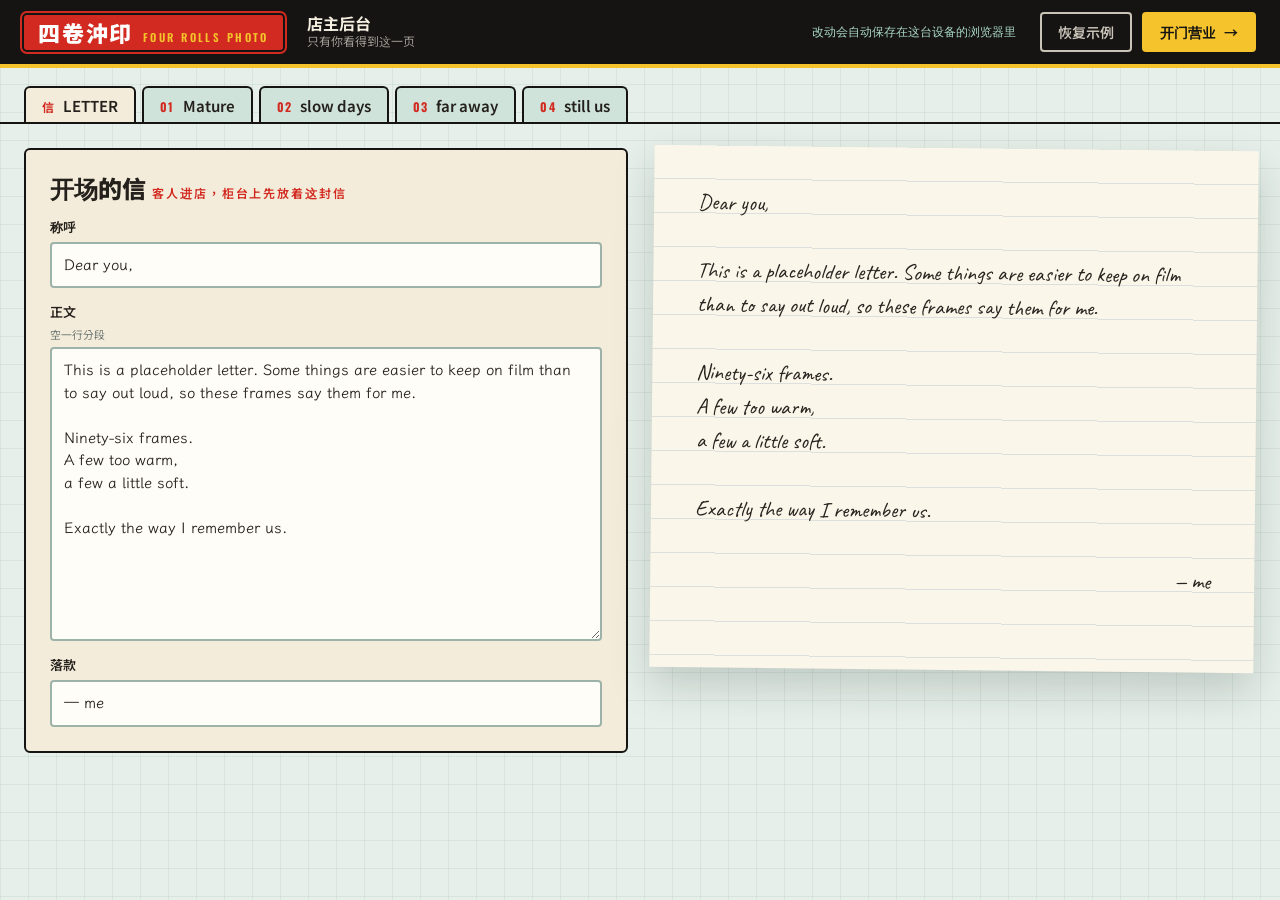
==== edit.html @ c9da192d "Restyle as a Hong Kong photo shop; fix the film strip; add owner desk - Film strip: frames chain end" ====
<!doctype html>
<html lang="zh-CN">
<head>
  <meta charset="utf-8">
  <meta name="viewport" content="width=device-width, initial-scale=1, viewport-fit=cover">
  <title>Shop Owner Desk</title>
  <meta name="description" content="Set up the four rolls: photos, the words on their backs, and the letter.">
  <link rel="preconnect" href="https://fonts.googleapis.com">
  <link rel="preconnect" href="https://fonts.gstatic.com" crossorigin>
  <link rel="stylesheet" href="https://fonts.googleapis.com/css2?family=Caveat:wght@400;600&family=IBM+Plex+Mono:wght@400;500&family=LXGW+WenKai+TC&family=Noto+Sans+TC:wght@500;700;900&family=Oswald:wght@400;500;600;700&family=Special+Elite&display=swap">
  <link rel="stylesheet" href="./theme.css">
  <link rel="stylesheet" href="./editor.css">
</head>
<body class="ed">
  <header class="ed-top">
    <a class="ed-sign" href="./index.html" title="回到店门口">
      <b>四卷沖印</b><span>FOUR ROLLS PHOTO</span>
    </a>
    <p class="ed-role">店主后台 <small>只有你看得到这一页</small></p>
    <p class="ed-status" id="status" aria-live="polite">改动会自动保存在这台设备的浏览器里</p>
    <div class="ed-actions">
      <button type="button" class="ed-btn ed-btn-ghost" id="reset">恢复示例</button>
      <a class="ed-btn ed-btn-go" href="./index.html">开门营业 <i>→</i></a>
    </div>
  </header>

  <nav class="ed-tabs" id="tabs" role="tablist"></nav>

  <main class="ed-main">
    <section class="ed-panel" id="letter-panel" hidden>
      <div class="ed-letter-form">
        <h2>开场的信 <small>客人进店，柜台上先放着这封信</small></h2>
        <label>称呼<input id="l-to" type="text" maxlength="40"></label>
        <label>正文 <small>空一行分段</small><textarea id="l-body" rows="12"></textarea></label>
        <label>落款<input id="l-sign" type="text" maxlength="40"></label>
      </div>
      <article class="ed-letter-preview" aria-label="预览">
        <p class="ed-letter-to" id="p-to"></p>
        <div class="ed-letter-body" id="p-body"></div>
        <p class="ed-letter-sign" id="p-sign"></p>
      </article>
    </section>

    <section class="ed-panel" id="roll-panel" hidden>
      <div class="ed-roll">
        <div class="ed-bar">
          <div>
            <h2 id="roll-title"></h2>
            <p id="roll-help"></p>
          </div>
          <label class="ed-btn ed-btn-red">
            批量放入照片
            <input id="bulk" type="file" accept="image/*" multiple hidden>
          </label>
        </div>
        <p class="ed-bulk-note">从选中的格子开始按顺序填，原有照片会被替换。竖拍横拍都可以，横幅照片会自动用横的画框。</p>
        <ol class="ed-grid" id="grid"></ol>
      </div>

      <aside class="ed-detail" id="detail" aria-label="这一格">
        <header>
          <b id="d-no"></b>
          <span id="d-shape"></span>
        </header>
        <div class="ed-photo" id="d-photo">
          <img id="d-img" alt="">
          <p id="d-empty">还没有照片<br><small>点这里或把照片拖进来</small></p>
        </div>
        <div class="ed-photo-tools">
          <label class="ed-btn ed-btn-small">换一张<input id="d-file" type="file" accept="image/*" hidden></label>
          <button type="button" class="ed-btn ed-btn-small" id="d-rotate" title="顺时针转 90°">旋转 ↻</button>
          <button type="button" class="ed-btn ed-btn-small ed-btn-ghost" id="d-remove">移除</button>
        </div>
        <div class="ed-fields" id="d-fields"></div>
      </aside>
    </section>
  </main>

  <script src="./vendor/gsap.min.js"></script>
  <script type="module" src="./src/editor.js"></script>
</body>
</html>
---- theme.css ----
/* The shop's paint and lettering: a Hong Kong photo-finishing shop, late at night.
   Signboard red and lamp yellow on black, mint tiles, fluorescent white, receipt paper. */
:root {
  --red: #d22a20;
  --red-deep: #8e1912;
  --yellow: #f5c32c;
  --yellow-soft: #ffe08a;
  --black: #151413;
  --ink: #f6efe2;
  --ink-dim: rgba(246, 239, 226, 0.62);
  --mint: #a9d6c6;
  --mint-deep: #2f6656;
  --fluoro: #eaf7f2;
  --paper: #f4ecda;
  --paper-ink: #24201c;
  --neon: #ff4a5c;

  --sign: "Noto Sans TC", "PingFang TC", "Heiti TC", sans-serif;
  --cond: "Oswald", "Noto Sans TC", "PingFang SC", sans-serif;
  --mono: "IBM Plex Mono", "SF Mono", Menlo, monospace;
  --hand: "Caveat", "LXGW WenKai TC", "Kaiti SC", cursive;
  --kai: "LXGW WenKai TC", "Kaiti SC", "STKaiti", serif;
  --type: "Special Elite", "LXGW WenKai TC", "Courier New", monospace;
}
---- editor.css ----
/* The owner's desk: a counter ledger under fluorescent light. */
* { box-sizing: border-box; }
[hidden] { display: none !important; }
html, body { margin: 0; }
body.ed {
  min-height: 100vh;
  background: #e6efe9;
  background-image:
    linear-gradient(rgba(47, 102, 86, 0.08) 1px, transparent 1px),
    linear-gradient(90deg, rgba(47, 102, 86, 0.08) 1px, transparent 1px);
  background-size: 28px 28px;
  color: var(--paper-ink);
  font: 15px/1.5 var(--sign);
  -webkit-font-smoothing: antialiased;
}
body.busy { cursor: progress; }
button, input, textarea { font: inherit; color: inherit; }
button { cursor: pointer; }
a { color: inherit; }

/* ---------- the signboard ---------- */
.ed-top {
  position: sticky; top: 0; z-index: 5;
  display: flex; align-items: center; gap: 18px 24px; flex-wrap: wrap;
  padding: 12px 24px; background: var(--black); color: var(--ink);
  border-bottom: 4px solid var(--yellow);
}
.ed-sign {
  display: flex; align-items: baseline; gap: 10px; text-decoration: none;
  padding: 6px 14px 7px; background: var(--red); border-radius: 3px;
  box-shadow: 0 0 0 2px var(--black), 0 0 0 4px var(--red);
}
.ed-sign b { font: 900 22px/1 var(--sign); letter-spacing: 0.08em; color: #fff; }
.ed-sign span { font: 600 11px/1 var(--cond); letter-spacing: 0.22em; color: var(--yellow); }
.ed-role { margin: 0; font: 700 16px/1.2 var(--sign); }
.ed-role small { display: block; font: 400 12px/1.4 var(--sign); color: var(--ink-dim); }
.ed-status { margin: 0 0 0 auto; font: 500 12px/1.3 var(--mono); color: var(--mint); }
.ed-actions { display: flex; gap: 10px; }

.ed-btn {
  display: inline-flex; align-items: center; gap: 8px; min-height: 40px;
  padding: 0 16px; border-radius: 4px; border: 2px solid currentColor;
  background: transparent; font: 600 14px/1 var(--sign); text-decoration: none; white-space: nowrap;
  cursor: pointer; transition: transform 0.15s, background 0.15s;
}
.ed-btn:hover { transform: translateY(-1px); }
.ed-btn:disabled { opacity: 0.35; cursor: default; transform: none; }
.ed-btn-go { background: var(--yellow); color: var(--black); border-color: var(--yellow); }
.ed-btn-go i { font-style: normal; }
.ed-btn-red { background: var(--red); color: #fff; border-color: var(--red); }
.ed-btn-ghost { color: inherit; opacity: 0.8; }
.ed-btn-small { min-height: 34px; padding: 0 12px; font-size: 13px; }

/* ---------- tabs: like order-slip dividers ---------- */
.ed-tabs {
  display: flex; gap: 6px; padding: 18px 24px 0; overflow-x: auto;
  border-bottom: 2px solid var(--black);
}
.ed-tabs button {
  display: flex; align-items: baseline; gap: 8px; flex: none;
  padding: 10px 16px 9px; border: 2px solid var(--black); border-bottom: 0; border-radius: 6px 6px 0 0;
  background: #cfe3da;
}
.ed-tabs b { font: 700 12px/1 var(--cond); letter-spacing: 0.1em; color: var(--red); }
.ed-tabs span { font: 600 15px/1 var(--sign); }
.ed-tabs [aria-selected="true"] { background: var(--paper); margin-bottom: -2px; padding-bottom: 11px; }

.ed-main { padding: 24px; }
.ed-panel { display: grid; gap: 24px; align-items: start; }
#roll-panel { grid-template-columns: minmax(0, 1fr) 340px; }
#letter-panel { grid-template-columns: minmax(0, 1fr) minmax(0, 1fr); }
h2 { margin: 0; font: 900 24px/1.2 var(--sign); }
h2 small { display: block; margin-top: 4px; font: 400 13px/1.4 var(--sign); color: #5d6b65; }
h2 > small:first-child { display: inline; margin: 0 6px 0 0; font: 600 12px/1 var(--cond); letter-spacing: 0.16em; color: var(--red); }

/* ---------- forms ---------- */
label { display: grid; gap: 6px; font: 600 13px/1.3 var(--sign); }
label small { font-weight: 400; color: #6c7772; }
input, textarea {
  width: 100%; padding: 10px 12px; border: 2px solid #9db3aa; border-radius: 4px;
  background: #fffdf8; font: 400 15px/1.5 var(--kai);
}
input:focus, textarea:focus { outline: none; border-color: var(--red); box-shadow: 0 0 0 3px rgba(210, 42, 32, 0.15); }
textarea { resize: vertical; }

.ed-letter-form { display: grid; gap: 16px; padding: 24px; background: var(--paper); border: 2px solid var(--black); border-radius: 6px; }
.ed-letter-preview {
  position: sticky; top: 100px;
  padding: 40px 44px; min-height: 420px; background: #fbf6ea; color: #2a2420;
  box-shadow: 0 18px 40px rgba(20, 40, 34, 0.18); transform: rotate(0.6deg);
  background-image: repeating-linear-gradient(transparent 0 33px, rgba(80, 120, 160, 0.18) 33px 34px);
  font: 400 22px/34px var(--hand);
}
.ed-letter-preview p { margin: 0 0 34px; white-space: pre-wrap; }
.ed-letter-sign { text-align: right; }

/* ---------- the roll ---------- */
.ed-roll { padding: 22px; background: var(--paper); border: 2px solid var(--black); border-radius: 6px; }
.ed-bar { display: flex; justify-content: space-between; align-items: flex-start; gap: 16px; flex-wrap: wrap; }
.ed-bar p { margin: 6px 0 0; color: #4f5b56; max-width: 52ch; }
.ed-bulk-note { margin: 14px 0 18px; padding: 8px 12px; background: var(--yellow-soft); border-left: 4px solid var(--yellow); font-size: 13px; }

.ed-grid {
  list-style: none; margin: 0; padding: 14px; border-radius: 4px;
  display: grid; grid-template-columns: repeat(auto-fill, minmax(96px, 1fr)); gap: 14px 12px;
  background: var(--black);
}
.ed-grid.drop { outline: 3px dashed var(--yellow); outline-offset: 3px; }
.ed-slot {
  position: relative; width: 100%; aspect-ratio: 3 / 4; padding: 0; border: 0; border-radius: 2px;
  background: #2a2826; overflow: hidden; display: grid; place-items: center;
  outline: 3px solid transparent; outline-offset: 2px; transition: outline-color 0.15s, transform 0.15s;
}
.ed-slot:hover { transform: translateY(-2px); }
.ed-slot.on { outline-color: var(--yellow); }
.ed-slot img { width: 100%; height: 100%; object-fit: cover; display: block; }
.ed-slot.empty { background: repeating-linear-gradient(135deg, #2a2826 0 8px, #312e2b 8px 16px); border: 2px dashed #6b6560; }
.ed-slot i { font: 300 32px/1 var(--cond); font-style: normal; color: #8f8780; }
.ed-slot span {
  position: absolute; left: 4px; bottom: 4px; padding: 2px 5px; border-radius: 2px;
  background: rgba(0, 0, 0, 0.66); color: var(--yellow); font: 600 11px/1 var(--cond); letter-spacing: 0.08em;
}
.ed-slot em {
  position: absolute; right: 4px; top: 4px; padding: 2px 5px; border-radius: 2px;
  background: var(--red); color: #fff; font: 700 11px/1 var(--sign); font-style: normal;
}

/* ---------- the selected frame ---------- */
.ed-detail {
  position: sticky; top: 100px; display: grid; gap: 14px;
  padding: 18px; background: var(--paper); border: 2px solid var(--black); border-radius: 6px;
}
.ed-detail header { display: flex; justify-content: space-between; align-items: baseline; }
.ed-detail header b { font: 900 20px/1 var(--sign); }
.ed-detail header span { font: 600 12px/1 var(--cond); letter-spacing: 0.12em; color: var(--red); }
.ed-photo {
  position: relative; aspect-ratio: 3 / 4; border-radius: 3px; overflow: hidden; background: var(--black);
  display: grid; place-items: center; cursor: pointer;
}
.ed-photo.wide { aspect-ratio: 4 / 3; }
.ed-photo.drop { outline: 3px dashed var(--red); outline-offset: 3px; }
.ed-photo img { width: 100%; height: 100%; object-fit: cover; display: block; cursor: default; }
.ed-photo p { margin: 0; text-align: center; color: var(--ink); font-weight: 600; }
.ed-photo p small { font-weight: 400; color: var(--ink-dim); }
.ed-photo-tools { display: flex; gap: 8px; flex-wrap: wrap; }
.ed-fields { display: grid; gap: 12px; }

@media (max-width: 900px) {
  #roll-panel, #letter-panel { grid-template-columns: 1fr; }
  .ed-detail, .ed-letter-preview { position: static; }
  .ed-status { margin: 0; width: 100%; order: 3; }
}
@media (max-width: 560px) {
  .ed-top { padding: 10px 16px; }
  .ed-main { padding: 16px; }
  .ed-tabs { padding: 14px 16px 0; }
  .ed-roll { padding: 14px; }
  .ed-grid { grid-template-columns: repeat(4, 1fr); gap: 10px 8px; padding: 10px; }
  .ed-actions { width: 100%; }
  .ed-actions .ed-btn { flex: 1; justify-content: center; }
  .ed-letter-preview { padding: 28px 24px; }
}
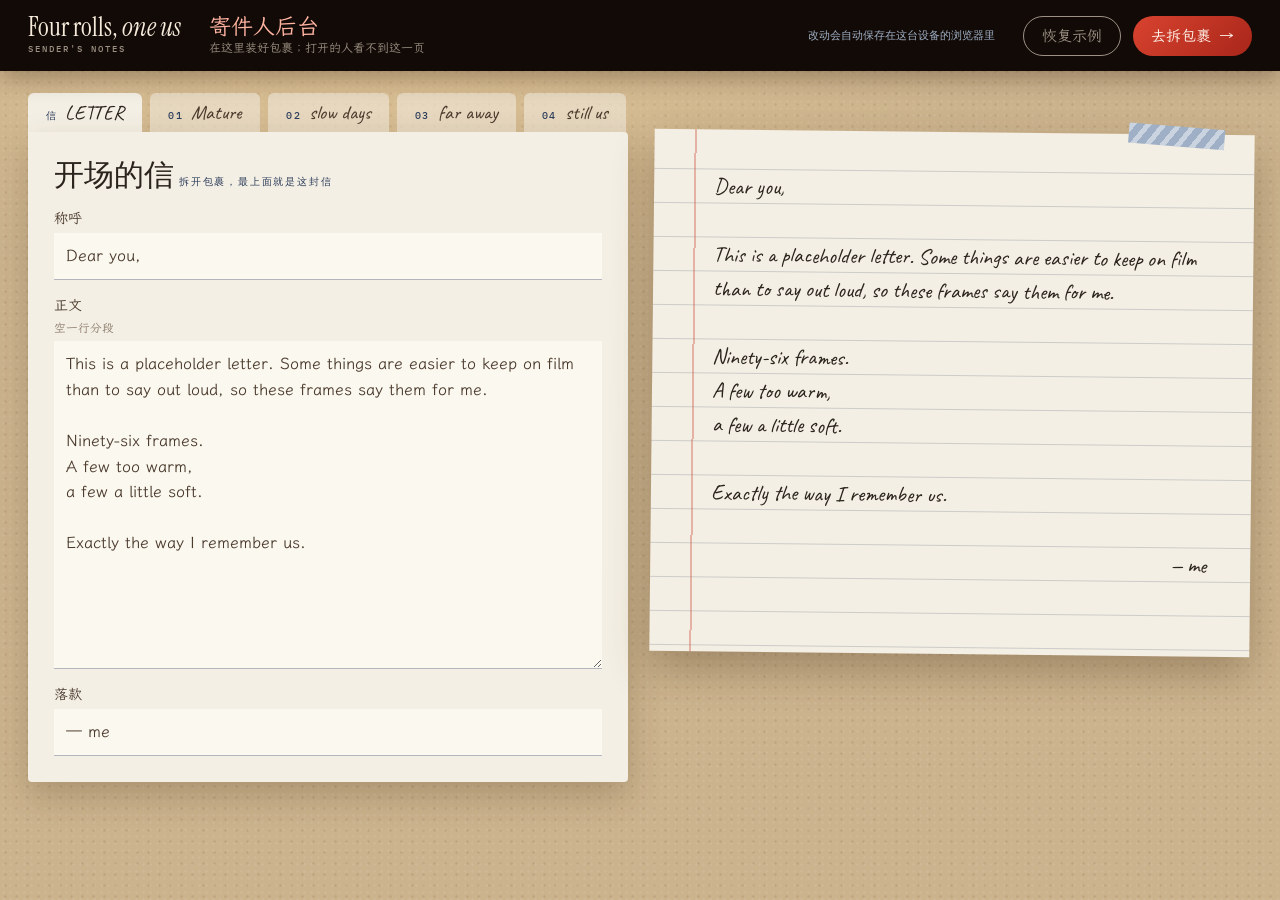
==== commit 9165ba23: "Swap the shop for a parcel on a lamp-lit desk The Hong Kong shop look is gone. The base goes back to" ====
--- a/edit.html
+++ b/edit.html
@@ -3,24 +3,24 @@
 <head>
   <meta charset="utf-8">
   <meta name="viewport" content="width=device-width, initial-scale=1, viewport-fit=cover">
-  <title>Shop Owner Desk</title>
+  <title>Sender Notes</title>
   <meta name="description" content="Set up the four rolls: photos, the words on their backs, and the letter.">
   <link rel="preconnect" href="https://fonts.googleapis.com">
   <link rel="preconnect" href="https://fonts.gstatic.com" crossorigin>
-  <link rel="stylesheet" href="https://fonts.googleapis.com/css2?family=Caveat:wght@400;600&family=IBM+Plex+Mono:wght@400;500&family=LXGW+WenKai+TC&family=Noto+Sans+TC:wght@500;700;900&family=Oswald:wght@400;500;600;700&family=Special+Elite&display=swap">
+  <link rel="stylesheet" href="https://fonts.googleapis.com/css2?family=Caveat:wght@400;600&family=IBM+Plex+Mono:wght@400;500&family=Instrument+Serif:ital@0;1&family=LXGW+WenKai+TC&family=Special+Elite&display=swap">
   <link rel="stylesheet" href="./theme.css">
   <link rel="stylesheet" href="./editor.css">
 </head>
 <body class="ed">
   <header class="ed-top">
-    <a class="ed-sign" href="./index.html" title="回到店门口">
-      <b>四卷沖印</b><span>FOUR ROLLS PHOTO</span>
+    <a class="ed-sign" href="./index.html" title="回到书桌">
+      <b>Four rolls, <em>one us</em></b><span>SENDER'S NOTES</span>
     </a>
-    <p class="ed-role">店主后台 <small>只有你看得到这一页</small></p>
+    <p class="ed-role">寄件人后台 <small>在这里装好包裹；打开的人看不到这一页</small></p>
     <p class="ed-status" id="status" aria-live="polite">改动会自动保存在这台设备的浏览器里</p>
     <div class="ed-actions">
       <button type="button" class="ed-btn ed-btn-ghost" id="reset">恢复示例</button>
-      <a class="ed-btn ed-btn-go" href="./index.html">开门营业 <i>→</i></a>
+      <a class="ed-btn ed-btn-go" href="./index.html">去拆包裹 <i>→</i></a>
     </div>
   </header>
 
@@ -29,7 +29,7 @@
   <main class="ed-main">
     <section class="ed-panel" id="letter-panel" hidden>
       <div class="ed-letter-form">
-        <h2>开场的信 <small>客人进店，柜台上先放着这封信</small></h2>
+        <h2>开场的信 <small>拆开包裹，最上面就是这封信</small></h2>
         <label>称呼<input id="l-to" type="text" maxlength="40"></label>
         <label>正文 <small>空一行分段</small><textarea id="l-body" rows="12"></textarea></label>
         <label>落款<input id="l-sign" type="text" maxlength="40"></label>
--- a/theme.css
+++ b/theme.css
@@ -1,24 +1,30 @@
-/* The shop's paint and lettering: a Hong Kong photo-finishing shop, late at night.
-   Signboard red and lamp yellow on black, mint tiles, fluorescent white, receipt paper. */
+/* The paint and lettering. The base is the original film's: near-black warm room, cream ink,
+   a red-pink hand that glows. What is new comes from the desk: kraft paper, washi tape, ink blue. */
 :root {
-  --red: #d22a20;
-  --red-deep: #8e1912;
-  --yellow: #f5c32c;
-  --yellow-soft: #ffe08a;
-  --black: #151413;
-  --ink: #f6efe2;
-  --ink-dim: rgba(246, 239, 226, 0.62);
-  --mint: #a9d6c6;
-  --mint-deep: #2f6656;
-  --fluoro: #eaf7f2;
-  --paper: #f4ecda;
-  --paper-ink: #24201c;
-  --neon: #ff4a5c;
+  --bg: #060302;
+  --ink: #f1e4d2;
+  --ink-dim: rgba(241, 228, 210, 0.62);
+  --hand: #e0574a;
+  --glow: #ffb3a1;
+  --rose: #f6b3a3;
+  --red: #c8402f;
+  --red-deep: #8e2b24;
 
-  --sign: "Noto Sans TC", "PingFang TC", "Heiti TC", sans-serif;
-  --cond: "Oswald", "Noto Sans TC", "PingFang SC", sans-serif;
+  --kraft: #c8ad84;
+  --kraft-deep: #a8895c;
+  --blue: #2d3e5c;
+  --blue-soft: #9fb0c6;
+  --lamp: #ffd29a;
+  --paper: #f4efe4;
+  --paper-ink: #2b241e;
+  --tape-rose: #d9a9a0;
+  --tape-blue: #9fb0c6;
+  --tape-mustard: #e2c27a;
+  --tape-sage: #b7c2a4;
+
   --mono: "IBM Plex Mono", "SF Mono", Menlo, monospace;
-  --hand: "Caveat", "LXGW WenKai TC", "Kaiti SC", cursive;
+  --serif: "Instrument Serif", "Songti SC", "STSong", Georgia, serif;
+  --script: "Caveat", "LXGW WenKai TC", "Kaiti SC", cursive;
+  --type: "Special Elite", "LXGW WenKai TC", "Courier New", monospace;
   --kai: "LXGW WenKai TC", "Kaiti SC", "STKaiti", serif;
-  --type: "Special Elite", "LXGW WenKai TC", "Courier New", monospace;
 }
--- a/editor.css
+++ b/editor.css
@@ -1,16 +1,17 @@
-/* The owner's desk: a counter ledger under fluorescent light. */
+/* The sender's notes: packing the parcel on kraft paper, under the same warm lamp. */
 * { box-sizing: border-box; }
 [hidden] { display: none !important; }
 html, body { margin: 0; }
 body.ed {
   min-height: 100vh;
-  background: #e6efe9;
+  background-color: #cbb38d;
   background-image:
-    linear-gradient(rgba(47, 102, 86, 0.08) 1px, transparent 1px),
-    linear-gradient(90deg, rgba(47, 102, 86, 0.08) 1px, transparent 1px);
-  background-size: 28px 28px;
+    radial-gradient(ellipse 70% 50% at 30% 0%, rgba(255, 220, 160, 0.35), transparent 70%),
+    radial-gradient(rgba(255, 255, 255, 0.07) 1px, transparent 1.5px),
+    radial-gradient(rgba(70, 40, 10, 0.09) 1px, transparent 1.5px);
+  background-size: auto, 7px 7px, 11px 11px;
   color: var(--paper-ink);
-  font: 15px/1.5 var(--sign);
+  font: 15px/1.5 var(--kai);
   -webkit-font-smoothing: antialiased;
 }
 body.busy { cursor: progress; }
@@ -18,130 +19,142 @@
 button { cursor: pointer; }
 a { color: inherit; }
 
-/* ---------- the signboard ---------- */
+/* ---------- the top: the same projected title as the film ---------- */
 .ed-top {
   position: sticky; top: 0; z-index: 5;
-  display: flex; align-items: center; gap: 18px 24px; flex-wrap: wrap;
-  padding: 12px 24px; background: var(--black); color: var(--ink);
-  border-bottom: 4px solid var(--yellow);
+  display: flex; align-items: center; gap: 14px 28px; flex-wrap: wrap;
+  padding: 14px 28px; background: #120a06; color: var(--ink);
+  box-shadow: 0 6px 24px rgba(40, 20, 6, 0.35);
 }
-.ed-sign {
-  display: flex; align-items: baseline; gap: 10px; text-decoration: none;
-  padding: 6px 14px 7px; background: var(--red); border-radius: 3px;
-  box-shadow: 0 0 0 2px var(--black), 0 0 0 4px var(--red);
-}
-.ed-sign b { font: 900 22px/1 var(--sign); letter-spacing: 0.08em; color: #fff; }
-.ed-sign span { font: 600 11px/1 var(--cond); letter-spacing: 0.22em; color: var(--yellow); }
-.ed-role { margin: 0; font: 700 16px/1.2 var(--sign); }
-.ed-role small { display: block; font: 400 12px/1.4 var(--sign); color: var(--ink-dim); }
-.ed-status { margin: 0 0 0 auto; font: 500 12px/1.3 var(--mono); color: var(--mint); }
-.ed-actions { display: flex; gap: 10px; }
+.ed-sign { display: flex; flex-direction: column; text-decoration: none; }
+.ed-sign b { font: 400 26px/1.05 var(--serif); color: #f6eadb; }
+.ed-sign b em { font-style: italic; }
+.ed-sign span { font: 500 9px/1.8 var(--mono); letter-spacing: 0.22em; color: var(--ink-dim); }
+.ed-role { margin: 0; font: 400 22px/1.1 var(--script); color: var(--glow); }
+.ed-role small { display: block; font: 400 12px/1.5 var(--kai); color: var(--ink-dim); }
+.ed-status { margin: 0 0 0 auto; font: 500 11px/1.4 var(--mono); color: var(--blue-soft); }
+.ed-actions { display: flex; gap: 12px; align-items: center; }
 
 .ed-btn {
   display: inline-flex; align-items: center; gap: 8px; min-height: 40px;
-  padding: 0 16px; border-radius: 4px; border: 2px solid currentColor;
-  background: transparent; font: 600 14px/1 var(--sign); text-decoration: none; white-space: nowrap;
-  cursor: pointer; transition: transform 0.15s, background 0.15s;
+  padding: 0 18px; border-radius: 999px; border: 1.5px solid currentColor;
+  background: transparent; font: 400 15px/1 var(--kai); text-decoration: none; white-space: nowrap;
+  cursor: pointer; transition: transform 0.15s, background 0.15s, color 0.15s;
 }
 .ed-btn:hover { transform: translateY(-1px); }
 .ed-btn:disabled { opacity: 0.35; cursor: default; transform: none; }
-.ed-btn-go { background: var(--yellow); color: var(--black); border-color: var(--yellow); }
+.ed-btn-go { border: 0; color: #fff3ea; background: linear-gradient(135deg, #d9432f, #a8261a); }
 .ed-btn-go i { font-style: normal; }
-.ed-btn-red { background: var(--red); color: #fff; border-color: var(--red); }
-.ed-btn-ghost { color: inherit; opacity: 0.8; }
-.ed-btn-small { min-height: 34px; padding: 0 12px; font-size: 13px; }
+.ed-btn-red { border: 0; color: #fff3ea; background: var(--blue); }
+.ed-btn-red:hover { background: #3a5076; }
+.ed-btn-ghost { color: var(--ink-dim); }
+.ed-btn-ghost:hover { color: var(--ink); }
+.ed-detail .ed-btn-ghost, .ed-roll .ed-btn-ghost { color: #6b5d50; }
+.ed-btn-small { min-height: 34px; padding: 0 14px; font-size: 14px; }
 
-/* ---------- tabs: like order-slip dividers ---------- */
-.ed-tabs {
-  display: flex; gap: 6px; padding: 18px 24px 0; overflow-x: auto;
-  border-bottom: 2px solid var(--black);
-}
+/* ---------- tabs: index tabs on the notebook ---------- */
+.ed-tabs { display: flex; gap: 8px; padding: 22px 28px 0; overflow-x: auto; }
 .ed-tabs button {
   display: flex; align-items: baseline; gap: 8px; flex: none;
-  padding: 10px 16px 9px; border: 2px solid var(--black); border-bottom: 0; border-radius: 6px 6px 0 0;
-  background: #cfe3da;
+  padding: 10px 18px 9px; border: 0; border-radius: 6px 6px 0 0;
+  background: rgba(244, 239, 228, 0.55); color: #4a3a2c;
 }
-.ed-tabs b { font: 700 12px/1 var(--cond); letter-spacing: 0.1em; color: var(--red); }
-.ed-tabs span { font: 600 15px/1 var(--sign); }
-.ed-tabs [aria-selected="true"] { background: var(--paper); margin-bottom: -2px; padding-bottom: 11px; }
+.ed-tabs b { font: 500 10px/1 var(--mono); letter-spacing: 0.14em; color: var(--blue); }
+.ed-tabs span { font: 400 20px/1 var(--script); }
+.ed-tabs [aria-selected="true"] { background: var(--paper); color: var(--paper-ink); }
 
-.ed-main { padding: 24px; }
+.ed-main { padding: 0 28px 28px; }
 .ed-panel { display: grid; gap: 24px; align-items: start; }
 #roll-panel { grid-template-columns: minmax(0, 1fr) 340px; }
 #letter-panel { grid-template-columns: minmax(0, 1fr) minmax(0, 1fr); }
-h2 { margin: 0; font: 900 24px/1.2 var(--sign); }
-h2 small { display: block; margin-top: 4px; font: 400 13px/1.4 var(--sign); color: #5d6b65; }
-h2 > small:first-child { display: inline; margin: 0 6px 0 0; font: 600 12px/1 var(--cond); letter-spacing: 0.16em; color: var(--red); }
+h2 { margin: 0; font: 400 30px/1.15 var(--serif); }
+h2 small { display: block; margin-top: 4px; font: italic 14px/1.4 var(--serif); color: #7a6c5e; }
+h2 > small:first-child { display: inline; margin: 0 8px 0 0; font: 500 10px/1 var(--mono); font-style: normal; letter-spacing: 0.18em; color: var(--blue); }
 
 /* ---------- forms ---------- */
-label { display: grid; gap: 6px; font: 600 13px/1.3 var(--sign); }
-label small { font-weight: 400; color: #6c7772; }
+label { display: grid; gap: 6px; font: 400 14px/1.3 var(--kai); color: #4a3a2c; }
+label small { color: #8a7a6a; }
 input, textarea {
-  width: 100%; padding: 10px 12px; border: 2px solid #9db3aa; border-radius: 4px;
-  background: #fffdf8; font: 400 15px/1.5 var(--kai);
+  width: 100%; padding: 10px 12px; border: 0; border-bottom: 1.5px solid rgba(45, 62, 92, 0.35); border-radius: 0;
+  background: rgba(255, 252, 245, 0.7); font: 400 16px/1.6 var(--kai);
 }
-input:focus, textarea:focus { outline: none; border-color: var(--red); box-shadow: 0 0 0 3px rgba(210, 42, 32, 0.15); }
+input:focus, textarea:focus { outline: none; border-bottom-color: var(--red); background: #fffdf8; }
 textarea { resize: vertical; }
 
-.ed-letter-form { display: grid; gap: 16px; padding: 24px; background: var(--paper); border: 2px solid var(--black); border-radius: 6px; }
+.ed-paper {
+  background: var(--paper); border-radius: 0 4px 4px 4px;
+  box-shadow: 0 14px 34px rgba(60, 36, 12, 0.22);
+}
+.ed-letter-form { display: grid; gap: 16px; padding: 26px; background: var(--paper); border-radius: 0 4px 4px 4px; box-shadow: 0 14px 34px rgba(60, 36, 12, 0.22); }
 .ed-letter-preview {
-  position: sticky; top: 100px;
-  padding: 40px 44px; min-height: 420px; background: #fbf6ea; color: #2a2420;
-  box-shadow: 0 18px 40px rgba(20, 40, 34, 0.18); transform: rotate(0.6deg);
-  background-image: repeating-linear-gradient(transparent 0 33px, rgba(80, 120, 160, 0.18) 33px 34px);
-  font: 400 22px/34px var(--hand);
+  position: sticky; top: 110px;
+  padding: 40px 44px 40px 60px; min-height: 420px; background: var(--paper); color: var(--paper-ink);
+  box-shadow: 0 18px 40px rgba(60, 36, 12, 0.3); transform: rotate(0.6deg);
+  background-image:
+    linear-gradient(90deg, transparent 40px, rgba(200, 64, 47, 0.35) 40px 42px, transparent 42px),
+    repeating-linear-gradient(transparent 0 33px, rgba(45, 62, 92, 0.2) 33px 34px);
+  background-position: 0 0, 0 6px;
+  font: 400 22px/34px var(--script);
+}
+.ed-letter-preview::before {
+  content: ''; position: absolute; right: 30px; top: -8px; width: 96px; height: 20px; rotate: 4deg;
+  background: repeating-linear-gradient(-55deg, rgba(255, 255, 255, 0.45) 0 5px, transparent 5px 12px), var(--tape-blue);
 }
 .ed-letter-preview p { margin: 0 0 34px; white-space: pre-wrap; }
 .ed-letter-sign { text-align: right; }
 
 /* ---------- the roll ---------- */
-.ed-roll { padding: 22px; background: var(--paper); border: 2px solid var(--black); border-radius: 6px; }
+.ed-roll { padding: 24px; background: var(--paper); border-radius: 0 4px 4px 4px; box-shadow: 0 14px 34px rgba(60, 36, 12, 0.22); }
 .ed-bar { display: flex; justify-content: space-between; align-items: flex-start; gap: 16px; flex-wrap: wrap; }
-.ed-bar p { margin: 6px 0 0; color: #4f5b56; max-width: 52ch; }
-.ed-bulk-note { margin: 14px 0 18px; padding: 8px 12px; background: var(--yellow-soft); border-left: 4px solid var(--yellow); font-size: 13px; }
+.ed-bar p { margin: 8px 0 0; color: #5d4f42; max-width: 52ch; }
+.ed-bulk-note {
+  margin: 16px 0 18px; padding: 8px 14px; font-size: 13px; color: #4a3a2c;
+  background: radial-gradient(circle, rgba(255, 255, 255, 0.4) 2px, transparent 2.5px) 0 0 / 12px 12px, var(--tape-mustard);
+}
 
 .ed-grid {
-  list-style: none; margin: 0; padding: 14px; border-radius: 4px;
+  list-style: none; margin: 0; padding: 16px; border-radius: 4px;
   display: grid; grid-template-columns: repeat(auto-fill, minmax(96px, 1fr)); gap: 14px 12px;
-  background: var(--black);
+  background: #161210;
 }
-.ed-grid.drop { outline: 3px dashed var(--yellow); outline-offset: 3px; }
+.ed-grid.drop { outline: 3px dashed var(--glow); outline-offset: 3px; }
 .ed-slot {
   position: relative; width: 100%; aspect-ratio: 3 / 4; padding: 0; border: 0; border-radius: 2px;
-  background: #2a2826; overflow: hidden; display: grid; place-items: center;
+  background: #2a2420; overflow: hidden; display: grid; place-items: center;
   outline: 3px solid transparent; outline-offset: 2px; transition: outline-color 0.15s, transform 0.15s;
 }
 .ed-slot:hover { transform: translateY(-2px); }
-.ed-slot.on { outline-color: var(--yellow); }
+.ed-slot.on { outline-color: #e0572a; }
 .ed-slot img { width: 100%; height: 100%; object-fit: cover; display: block; }
-.ed-slot.empty { background: repeating-linear-gradient(135deg, #2a2826 0 8px, #312e2b 8px 16px); border: 2px dashed #6b6560; }
-.ed-slot i { font: 300 32px/1 var(--cond); font-style: normal; color: #8f8780; }
+.ed-slot.empty { background: repeating-linear-gradient(135deg, #2a2420 0 8px, #312a25 8px 16px); border: 1.5px dashed #6b5f55; }
+.ed-slot i { font: 300 30px/1 var(--serif); font-style: normal; color: #8f8378; }
 .ed-slot span {
   position: absolute; left: 4px; bottom: 4px; padding: 2px 5px; border-radius: 2px;
-  background: rgba(0, 0, 0, 0.66); color: var(--yellow); font: 600 11px/1 var(--cond); letter-spacing: 0.08em;
+  background: rgba(0, 0, 0, 0.6); color: #d7a45a; font: 500 10px/1 var(--mono);
 }
 .ed-slot em {
-  position: absolute; right: 4px; top: 4px; padding: 2px 5px; border-radius: 2px;
-  background: var(--red); color: #fff; font: 700 11px/1 var(--sign); font-style: normal;
+  position: absolute; right: 4px; top: 4px; padding: 1px 6px 2px;
+  background: var(--tape-blue); color: var(--blue); font: 400 13px/1.2 var(--kai); font-style: normal;
 }
 
 /* ---------- the selected frame ---------- */
 .ed-detail {
-  position: sticky; top: 100px; display: grid; gap: 14px;
-  padding: 18px; background: var(--paper); border: 2px solid var(--black); border-radius: 6px;
+  position: sticky; top: 110px; display: grid; gap: 14px;
+  padding: 20px; background: var(--paper); border-radius: 4px; box-shadow: 0 14px 34px rgba(60, 36, 12, 0.22);
 }
 .ed-detail header { display: flex; justify-content: space-between; align-items: baseline; }
-.ed-detail header b { font: 900 20px/1 var(--sign); }
-.ed-detail header span { font: 600 12px/1 var(--cond); letter-spacing: 0.12em; color: var(--red); }
+.ed-detail header b { font: 400 26px/1 var(--serif); }
+.ed-detail header span { font: 500 10px/1 var(--mono); letter-spacing: 0.14em; color: var(--blue); }
 .ed-photo {
-  position: relative; aspect-ratio: 3 / 4; border-radius: 3px; overflow: hidden; background: var(--black);
+  position: relative; aspect-ratio: 3 / 4; border-radius: 2px; overflow: hidden; background: #161210;
   display: grid; place-items: center; cursor: pointer;
+  border: 10px solid #fbf8f1; box-shadow: 0 6px 16px rgba(60, 36, 12, 0.25);
 }
 .ed-photo.wide { aspect-ratio: 4 / 3; }
 .ed-photo.drop { outline: 3px dashed var(--red); outline-offset: 3px; }
 .ed-photo img { width: 100%; height: 100%; object-fit: cover; display: block; cursor: default; }
-.ed-photo p { margin: 0; text-align: center; color: var(--ink); font-weight: 600; }
-.ed-photo p small { font-weight: 400; color: var(--ink-dim); }
+.ed-photo p { margin: 0; text-align: center; color: var(--ink); font: 400 22px/1.3 var(--script); }
+.ed-photo p small { font: 400 13px/1.4 var(--kai); color: var(--ink-dim); }
 .ed-photo-tools { display: flex; gap: 8px; flex-wrap: wrap; }
 .ed-fields { display: grid; gap: 12px; }
 
@@ -151,12 +164,12 @@
   .ed-status { margin: 0; width: 100%; order: 3; }
 }
 @media (max-width: 560px) {
-  .ed-top { padding: 10px 16px; }
-  .ed-main { padding: 16px; }
-  .ed-tabs { padding: 14px 16px 0; }
-  .ed-roll { padding: 14px; }
+  .ed-top { padding: 12px 16px; }
+  .ed-main { padding: 0 16px 16px; }
+  .ed-tabs { padding: 16px 16px 0; }
+  .ed-roll { padding: 16px; }
   .ed-grid { grid-template-columns: repeat(4, 1fr); gap: 10px 8px; padding: 10px; }
   .ed-actions { width: 100%; }
   .ed-actions .ed-btn { flex: 1; justify-content: center; }
-  .ed-letter-preview { padding: 28px 24px; }
+  .ed-letter-preview { padding: 28px 22px 28px 52px; }
 }
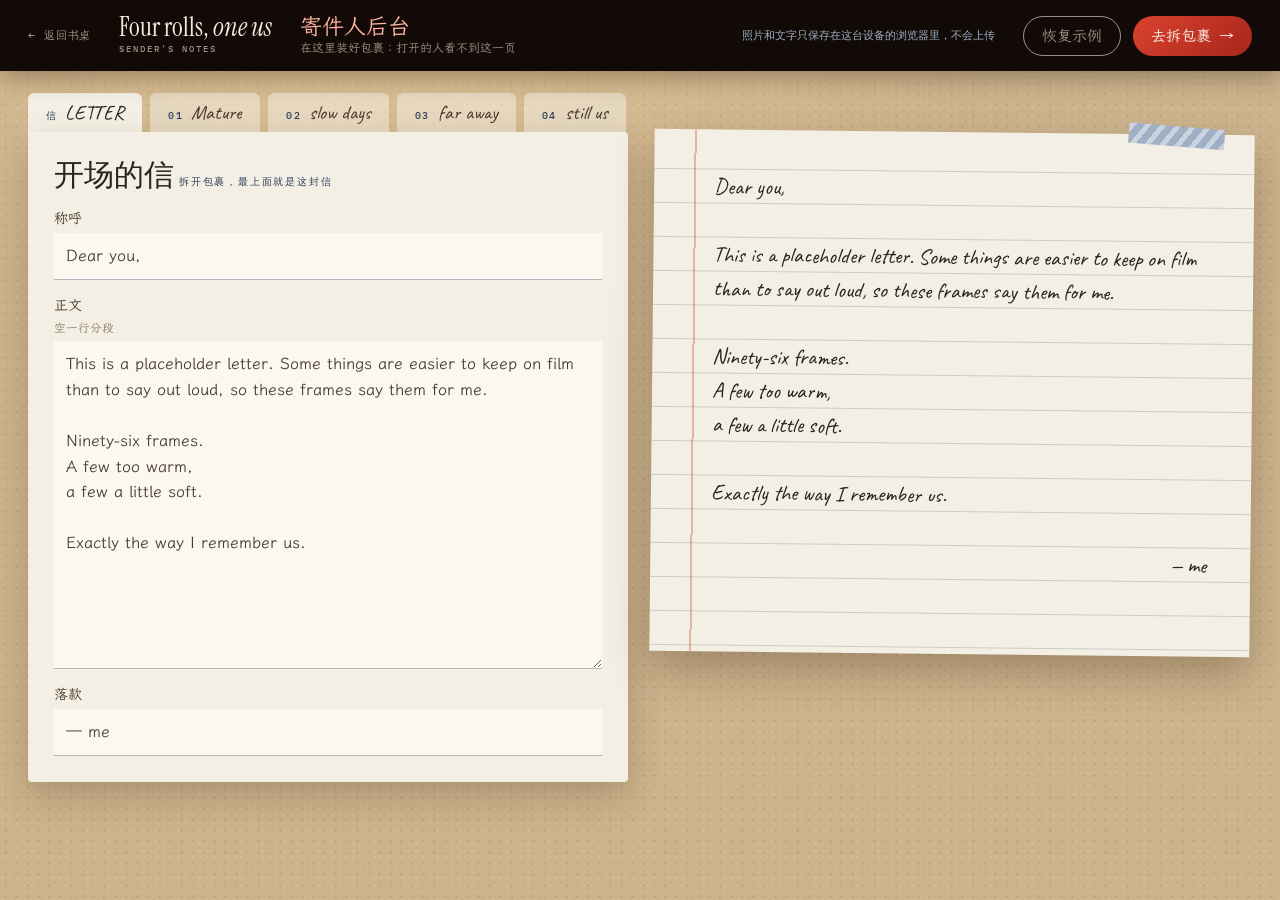
==== commit 458f6e2a: "Back from every scene, bulk upload across rolls, lint fixes Brought over from the youlias.cn copy: -" ====
--- a/edit.html
+++ b/edit.html
@@ -13,11 +13,12 @@
 </head>
 <body class="ed">
   <header class="ed-top">
+    <a class="ed-back" href="./index.html" title="回到 Four Rolls 的书桌">← 返回书桌</a>
     <a class="ed-sign" href="./index.html" title="回到书桌">
       <b>Four rolls, <em>one us</em></b><span>SENDER'S NOTES</span>
     </a>
     <p class="ed-role">寄件人后台 <small>在这里装好包裹；打开的人看不到这一页</small></p>
-    <p class="ed-status" id="status" aria-live="polite">改动会自动保存在这台设备的浏览器里</p>
+    <p class="ed-status" id="status" aria-live="polite">照片和文字只保存在这台设备的浏览器里，不会上传</p>
     <div class="ed-actions">
       <button type="button" class="ed-btn ed-btn-ghost" id="reset">恢复示例</button>
       <a class="ed-btn ed-btn-go" href="./index.html">去拆包裹 <i>→</i></a>
@@ -53,7 +54,7 @@
             <input id="bulk" type="file" accept="image/*" multiple hidden>
           </label>
         </div>
-        <p class="ed-bulk-note">从选中的格子开始按顺序填，原有照片会被替换。竖拍横拍都可以，横幅照片会自动用横的画框。</p>
+        <p class="ed-bulk-note">可以一次选很多张：从选中的格子开始按顺序填，这一卷放满后接着放进下一卷，原有照片会被替换。竖拍横拍都可以，横幅照片会自动用横的画框。</p>
         <ol class="ed-grid" id="grid"></ol>
       </div>
 
--- a/theme.css
+++ b/theme.css
@@ -26,5 +26,5 @@
   --serif: "Instrument Serif", "Songti SC", "STSong", Georgia, serif;
   --script: "Caveat", "LXGW WenKai TC", "Kaiti SC", cursive;
   --type: "Special Elite", "LXGW WenKai TC", "Courier New", monospace;
-  --kai: "LXGW WenKai TC", "Kaiti SC", "STKaiti", serif;
+  --kai: "LXGW WenKai TC", "Kaiti SC", "STKaiti", "KaiTi", "楷体", serif;
 }
--- a/editor.css
+++ b/editor.css
@@ -26,6 +26,8 @@
   padding: 14px 28px; background: #120a06; color: var(--ink);
   box-shadow: 0 6px 24px rgba(40, 20, 6, 0.35);
 }
+.ed-back { font: 500 11px/1 var(--mono); letter-spacing: 0.08em; color: var(--ink-dim); text-decoration: none; padding: 10px 0; }
+.ed-back:hover { color: var(--ink); }
 .ed-sign { display: flex; flex-direction: column; text-decoration: none; }
 .ed-sign b { font: 400 26px/1.05 var(--serif); color: #f6eadb; }
 .ed-sign b em { font-style: italic; }
